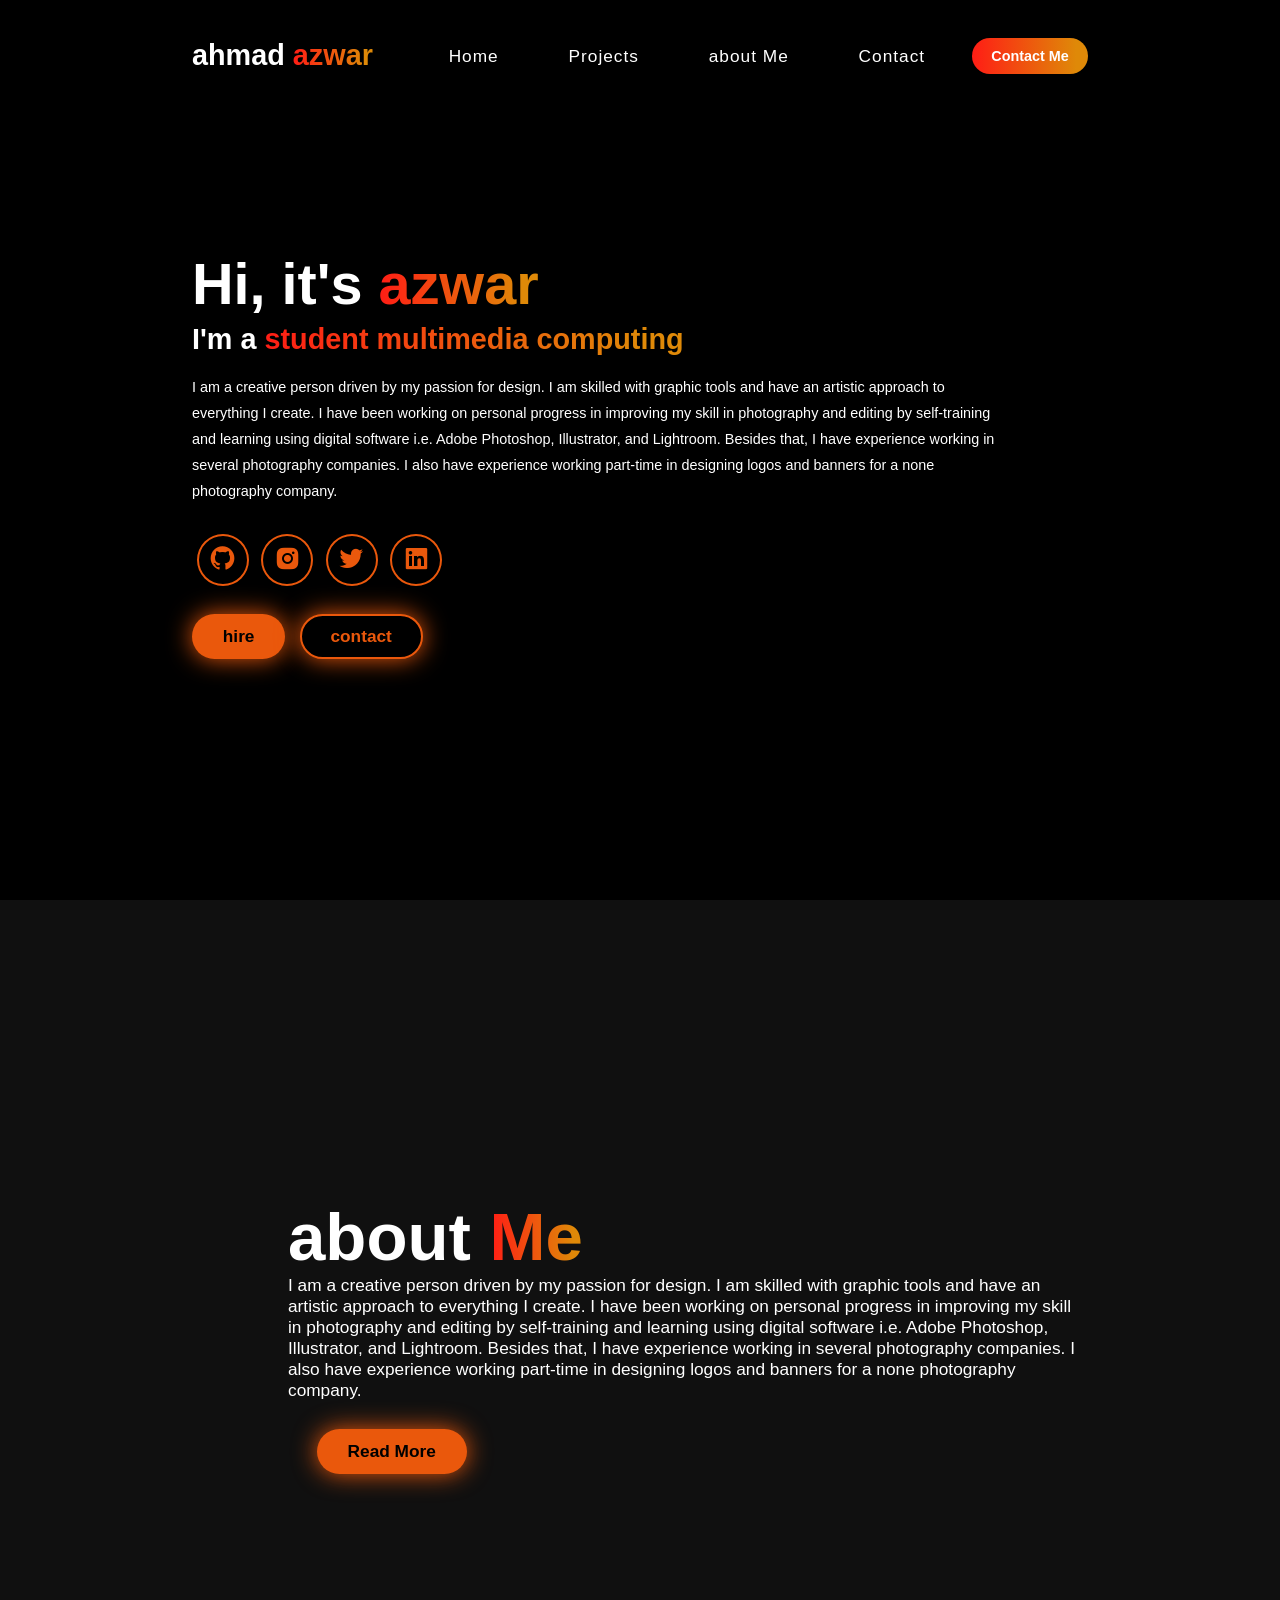
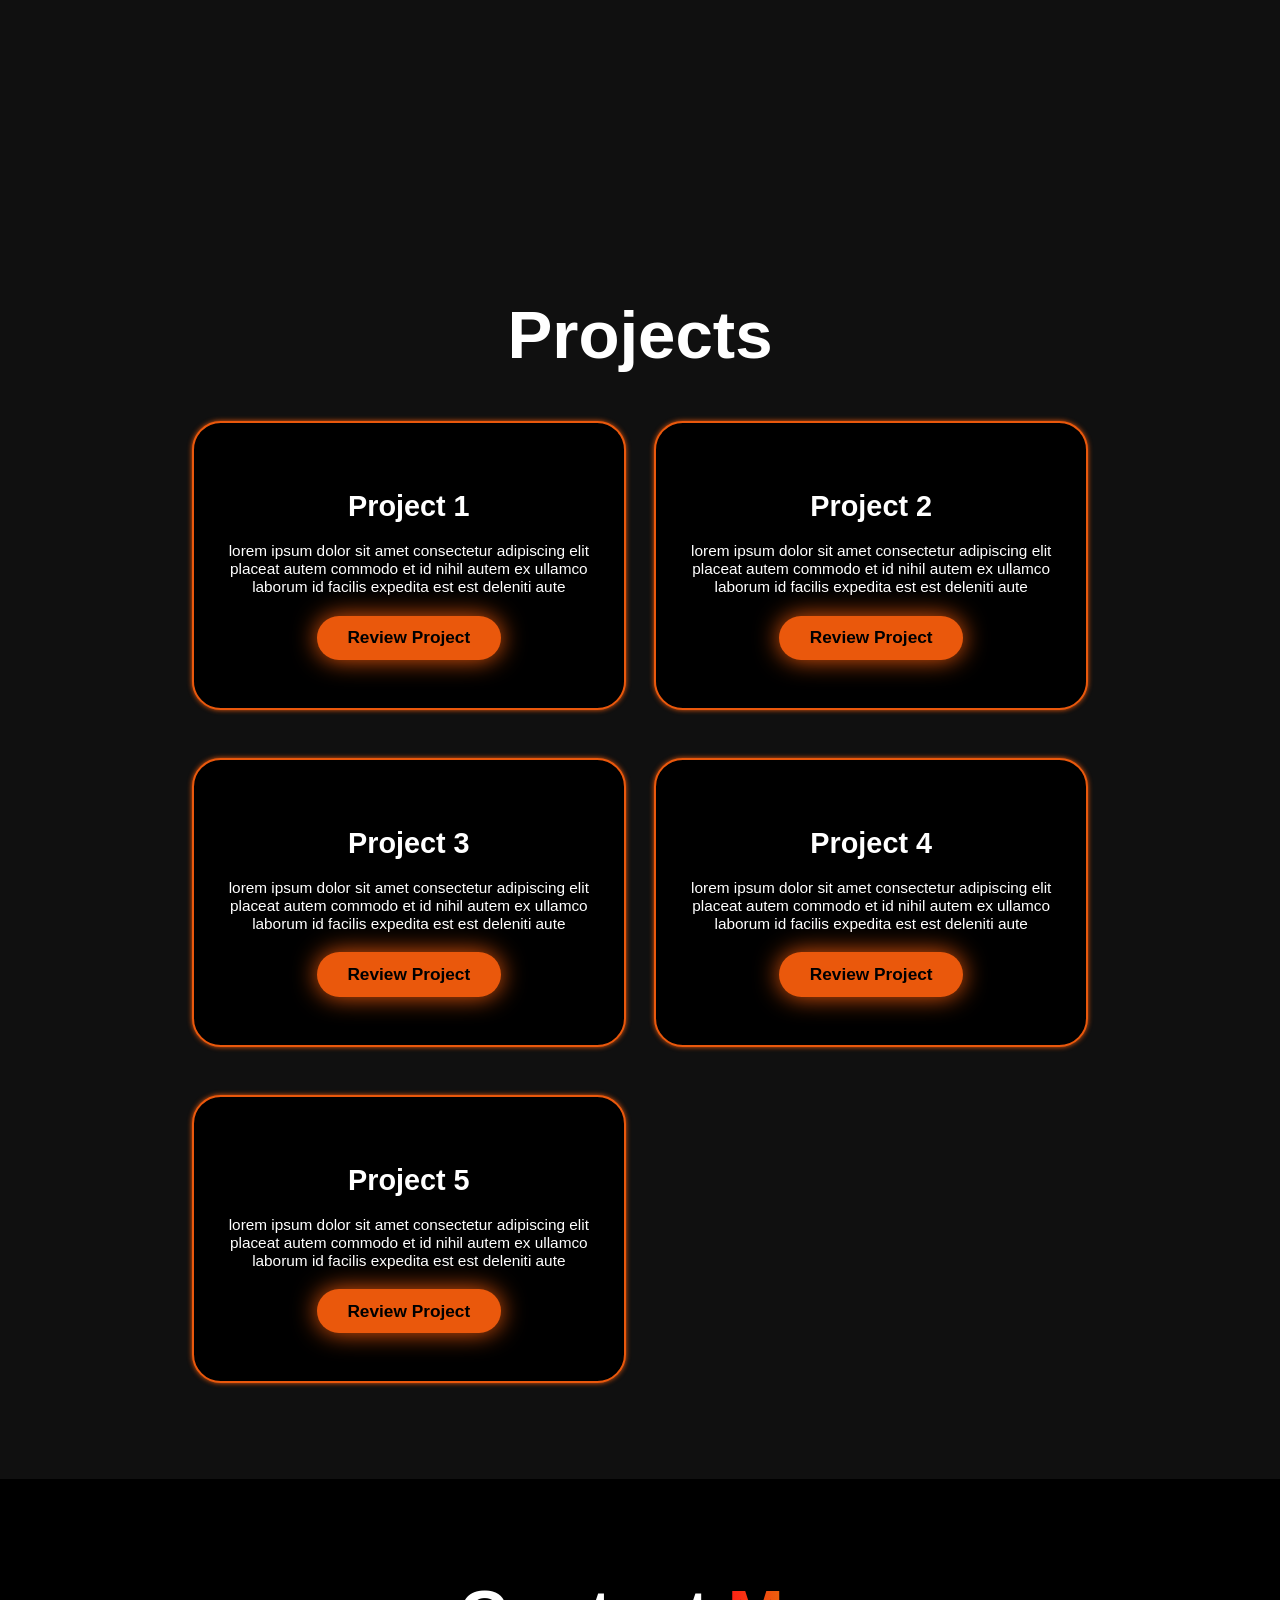
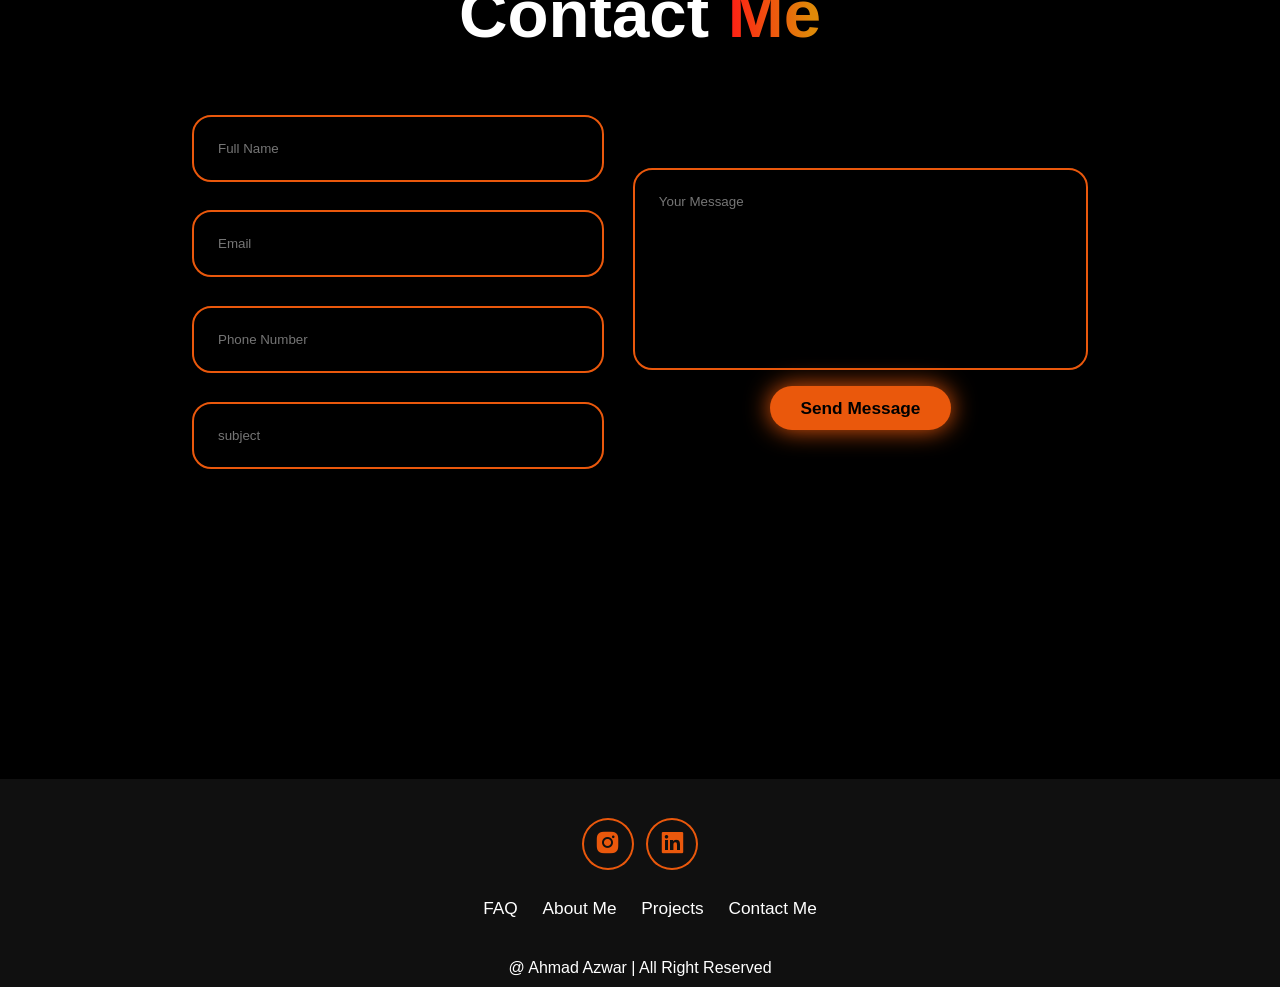
==== about.html @ ebfd07cd "Add files via upload" ====
<!DOCTYPE html>
<html lang="en">
    <head>
        <meta charset="UTF-8">
        <meta name="viewport"content="width=device-width,initial-scale=1.0">
        <title>Portfolia website</title>
        <link rel="stylesheet" href="style.css">
        <link href="https://unpkg.com/boxicons@2.1.4/css/boxicons.min.css" rel="stylesheet">
 </head>
 <body>
    <header class="header">
        
        <a href="#home" class="logo">
            ahmad <span>azwar</span>

        </a>

        <i class="bx bx-menu" id="menu-icon"></i>

        <nav class="navbar">
            <a href="#home">Home</a>
            <a href="#projects" >Projects</a>
            <a href="#about" >about Me</a>
            <a href="#contact" >Contact</a>
        </nav>

        <button class="gradient-btn">Contact Me</button>
    </header>

    <section class="home" id="home">
        <div class="home-content">
            <h1>Hi, it's <span>azwar</span></h1>
            <h3>
                I'm a <span>student multimedia computing</span>
            </h3>
            <p>I am a creative person driven by my passion for design. I am skilled with graphic tools and have an artistic approach to everything I create. I have been working on personal progress in improving my skill in photography and editing by self-training and learning using digital software i.e. Adobe Photoshop, Illustrator, and Lightroom. Besides that, I have experience working in several photography companies. I also have experience working part-time in designing logos and banners for a none photography company.</p>
            <div class="social-icons">
                <a href="#">
                    <i class="bx bxl-github"></i>
                </a>
                
                <a href="#">
                    <i class="bx bxl-instagram-alt "></i>
                </a>

                <a href="#">
                    <i class="bx bxl-twitter"></i>
                </a>

                <a href="#">
                    <i class="bx bxl-linkedin-square"></i>
                </a>
            </div>

            <div class="btn-group">
                <a href="#" class="btn">hire</a>
                <a href="#contact" class="btn">contact</a>
            </div>
        </div>
        <div class="home-img">
            <img src="gamb (2).jpg" alt=""
        </div>
    </section>

    <section class="about" id="about">

        <div class="about-img">
            <img src="gamb (2).jpg" alt="">
        </div>
        
        <div class="about-content">
            <h2>about <span>Me</span></h2>
            <p>I am a creative person driven by my passion for design. I am skilled with graphic tools and have an artistic approach to everything I create. I have been working on personal progress in improving my skill in photography and editing by self-training and learning using digital software i.e. Adobe Photoshop, Illustrator, and Lightroom. Besides that, I have experience working in several photography companies. I also have experience working part-time in designing logos and banners for a none photography company.</p>
            <a href="#" class="btn">Read More</a>
        </div>
    </section>

    <section class="projects" id="projects">
        <h2 class="heading">Projects</h2>

        <div class="projects-box">
            <div class="project-card">
                <img src="Artboard 3.jpg" alt="">
                <h3>Project 1</h3>
                <p>lorem ipsum dolor sit amet consectetur adipiscing elit placeat autem commodo et id nihil autem ex ullamco laborum id facilis expedita est est deleniti aute</p>
                <div class="btn">Review Project</div>
            </div>

               <div class="project-card">
                <img src="Artboard 4.jpg" alt="">
                <h3>Project 2</h3>
                <p>lorem ipsum dolor sit amet consectetur adipiscing elit placeat autem commodo et id nihil autem ex ullamco laborum id facilis expedita est est deleniti aute</p>
                <div class="btn">Review Project</div>
            </div>

               <div class="project-card">
                <img src="Artboard 5.jpg" alt="">
                <h3>Project 3</h3>
                <p>lorem ipsum dolor sit amet consectetur adipiscing elit placeat autem commodo et id nihil autem ex ullamco laborum id facilis expedita est est deleniti aute</p>
                <div class="btn">Review Project</div>
            </div>
               <div class="project-card">
                <img src="Artboard 6.jpg" alt="">
                <h3>Project 4</h3>
                <p>lorem ipsum dolor sit amet consectetur adipiscing elit placeat autem commodo et id nihil autem ex ullamco laborum id facilis expedita est est deleniti aute</p>
                <div class="btn">Review Project</div>
            </div>

               <div class="project-card">
                <img src="Artboard 7.jpg" alt="">
                <h3>Project 5</h3>
                <p>lorem ipsum dolor sit amet consectetur adipiscing elit placeat autem commodo et id nihil autem ex ullamco laborum id facilis expedita est est deleniti aute</p>
                <div class="btn">Review Project</div>
            </div>
        </div>
    </section>

    <section class="contact" id="contact">
        <h2 class="heading">Contact <span>Me</span></h2>
        <form action="#">
            <div class="input-group">
                <div class="input-box">
                    <input type="text" placeholder="Full Name">
                    <input type="email" placeholder="Email">
                </div>

                <div class="input-box">
                    <input type="number" placeholder="Phone Number">
                    <input type="text" placeholder="subject">
                </div>
            </div>
            <div class="input-group-2">
                <textarea name="" id="" placeholder="Your Message" cols="30" rows="10"></textarea>
                <input type="submit" value="Send Message" class="btn">
            </div>
        </form>
    </section>

    <footer class="footer">
        <div class="social-icons">
                
                <a href="#">
                    <i class="bx bxl-instagram-alt "></i>
                </a>

            

                <a href="#">
                    <i class="bx bxl-linkedin-square"></i>
                </a>
            </div>

            <ul class="list">
                <li>
                    <a href="#">FAQ</a>
                </li>

                <li>
                    <a href="#about">About Me</a>
                </li>

                 <li>
                    <a href="#projects">Projects</a>
                </li>

                 <li>
                    <a href="#contact">Contact Me</a>
                </li>
            </ul>

            <p class="copyright">
               @ Ahmad Azwar | All Right Reserved 
            </p>
    </footer>

    <script src="script.js"></script>
 </body>
</html>
---- style.css ----
*{
    margin:0;
    padding: 0;
    box-sizing: border-box;
    text-decoration: none;
    scroll-behavior: smooth;
    font-family: "poppins",sans-serif;
}
:root{
    --bg-color: #000000;
    --second-bg-color: #101010;
    --text-color:white;
    --main-color:#ea580c;

}
html{
    font-size: 60%;
    overflow-x: hidden;
}
body{
    background: var(--bg-color);
    color: var(--text-color);
}
.header{
    position:fixed;
    width: 100%;
    top: 0;
    left: 0;
    padding: 4rem 15%;
    background:rgba(0,0,0,0.3);
    backdrop-filter: blur(10px);
    display:flex;
    justify-content: space-between;
    align-items: center;
    z-index: 1000;
}
#menu-icon{
    font-size: 3.5rem;
    color: var(--main-color);
    display: none;
}
.logo{
    font-size: 3rem;
    color: var(--text-color);
    font-weight: 800;
    cursor: pointer;
    transition: 0.3s ease-in-out;
}
.logo:hover{
    transform: scale(1.1);
}
span{
    background: linear-gradient(
        270deg,
        #DF8908 10%,
        #FF1D15 100%

    );
    background-clip: text;
    color: transparent;
}
.navbar a{
    font-size: 1.8rem;
    padding: 1rem 2rem;
    border-radius: 3rem;
    margin-left: 3rem;
    color: white;
    letter-spacing: 1px;
    cursor: pointer;
    transition: 0.3s ease-in-out;
    color: white;
    border: none;
    text-wrap: nowrap;
}
.navbar a:hover {
    color: var(--main-color);
}
.gradient-btn:hover{
    transform: scale(1.05);
}

.gradient-btn {
    padding: 1rem 2rem;
    border-radius: 3rem;
    background: linear-gradient(
        270deg,
        #DF8908 10%,
        #FF1D15 100%
    );
    color: white;
    font-size: 1.5rem;
    font-weight: 600;
    border: none;
    cursor: pointer;
    transition: 0.3s ease-in-out;
}

section{
    min-height: 100vh;
    padding: 10rem 15%;

}
.home {
    display: flex;
    justify-content: center;
    align-items: center;
    gap: 8rem;
}

.home-content h1 {
    font-size: 6rem;
    font-weight: 700;
    margin-top: 1.5rem;
    line-height: 1;
}

.home-content h3 {
    margin: 1rem 0 2rem;
    font-size: 3rem;
    max-width: 60rem
}

.home-content p {
    font-size: 1.5rem;
    font-weight: 500;
    line-height: 1.8;
}

.home-img img {
    width: 32vw;
    border-radius: 50%;
}
.social-icons a{
    display:inline-flex;
    justify-content: center;
    align-items: center;
    font-size: 3rem;
    padding: 1rem;
    background: transparent;
    border: 2px solid var(--main-color);
    border-radius: 50%;
    color: var(--main-color);
    margin: 3rem 0.5rem;
    transition: 0.3s ease-in-out;
}
.social-icons a:hover{
    color: var(--text-color);
    background-color: var(--main-color);
    transform: scale(1.2)translateY(-5px);
    box-shadow: 0 0 25px var(--main-color);
}
.btn-group{
    display: flex;
    gap: 1.5rem;
}
.btn{
    display: inline-block;
    padding: 1rem 3rem;
    background-color: var(--main-color);
    box-shadow: 0 0 25px var(--main-color);
    font-size: 1.8rem;
    color: black;
    border: 2px solid transparent;
    border-radius: 3rem; /* Menjadikan bucu butang bulat */
    font-weight: 600;
    transition: 0.3s ease-in-out;
}
.btn:hover{
    transform: scale(1.05);
    box-shadow: 0 0 25px var(--main-color),
                0 0 50px var(--main-color);
}
.btn-group a:nth-of-type(2){
    background-color: black;
    color: var(--main-color);
    border: 2px solid var(--main-color);
    box-shadow: 0 0 25% transparent;
}
.btn-group a:nth-of-type(2):hover{
    box-shadow: 0 0 25px var(--main-color);
    background-color: var(--main-color);
    color: black;
}
.about {
    display:flex;
    justify-content: center;
    align-items: center;
    gap: 10rem;
    background: var(--second-bg-color);
}
.about-img img{
    width: 32vw;
    border-radius: 50%;
    box-shadow: 0 0 25px var(--main-color);
    transition: 0.4s ease-in-out;
}
.about-img img:hover{
    box-shadow: 0 0 25px var(--main-color),
                0 0 50px var(--main-color),
                0 0 100px var(--main-color);
}
.about-content h2{
    font-size: 7rem;
    text-align: left;
}
.about-content p {
    font-size: 1.8rem;
}
.about-content .btn{
    margin: 3rem;
}
::-webkit-scrollbar{
    width: 20px;
}
::-webkit-scrollbar-thumb{
    background-color: var(--main-color);
}
::-webkit-scrollbar-track{
    background-color: var(--bg-color);
}
.heading {
    text-align: center;
    font-size: 7rem;        /* Besarkan saiz teks */
    margin-bottom: 5rem;    /* Jarakkan dari kotak kad */
}
.projects{
    background-color: var(--second-bg-color);
}
.projects-box{
    display: grid;
    grid-template-columns: repeat(auto-fit,minmax(350px, 1fr));
    place-items: center;
    gap: 3rem;
    row-gap: 5rem;
}
.project-card{
    display: flex;
    flex-direction: column;
    align-items: center;
    justify-content: center;
    text-align: center;
    background-color: var(--bg-color);
    border: 2px solid var(--main-color);
    border-radius: 3rem;
    gap: 2rem;
    padding: 5rem 2rem;
    overflow:hidden;
    cursor: pointer;
    box-shadow: 0 0 5px var(--main-color);
    transition: 0.3s ease;
}
.project-card:hover{
    box-shadow: 0 0 25px var(--main-color),
                0 0 50px var(--main-color);
    transform: scale(1.02);
}
.project-card img{
    max-width: 300px;
    border-radius: 2em;
    object-fit: cover;
}
.project-card h3{
    font-size: 3rem;
}
.project-card p{
    font-size: 1.6rem;
}
.contact{
    background-color: var(--bg-color);
}
.contact h2{
    margin-bottom: 3rem;
    color: var(--text-color);
}
.contact form{
    display: flex;
    align-items: center;
    justify-content: center;
    gap: 3rem;
    margin: 5rem 0;
    text-align: center;
}
.contact form .input-box input, .contact form textarea{
    width: 100%;
    padding: 2.5rem;
    font-size: 1.8;
    color: var(--text-color);
    background-color: var(--bg-color);
    border-radius: 2rem;
    border: 2px solid var(--main-color);
    margin: 1.5rem 0;
    resize: none;
}
.footer{
    background-color: var(--second-bg-color);
    padding: 1rem 0;
}
.footer .social-icons{
    text-align: center;
}
.footer ul{
    text-align: center;
    font-size: 1.8rem;
}
.footer ul li{
    display: inline-block;
    margin-left: 20px;
}
.footer ul li a{
    color: white;
    border-bottom: 3px solid transparent;
    transition: 0.3s ease-in-out;
}
.footer ul li a:hover{
    border-bottom: 3px solid var(--main-color);
}
.footer .copyright{
    text-align: center;
    margin-top: 40px;
    font-size: 16px;
}
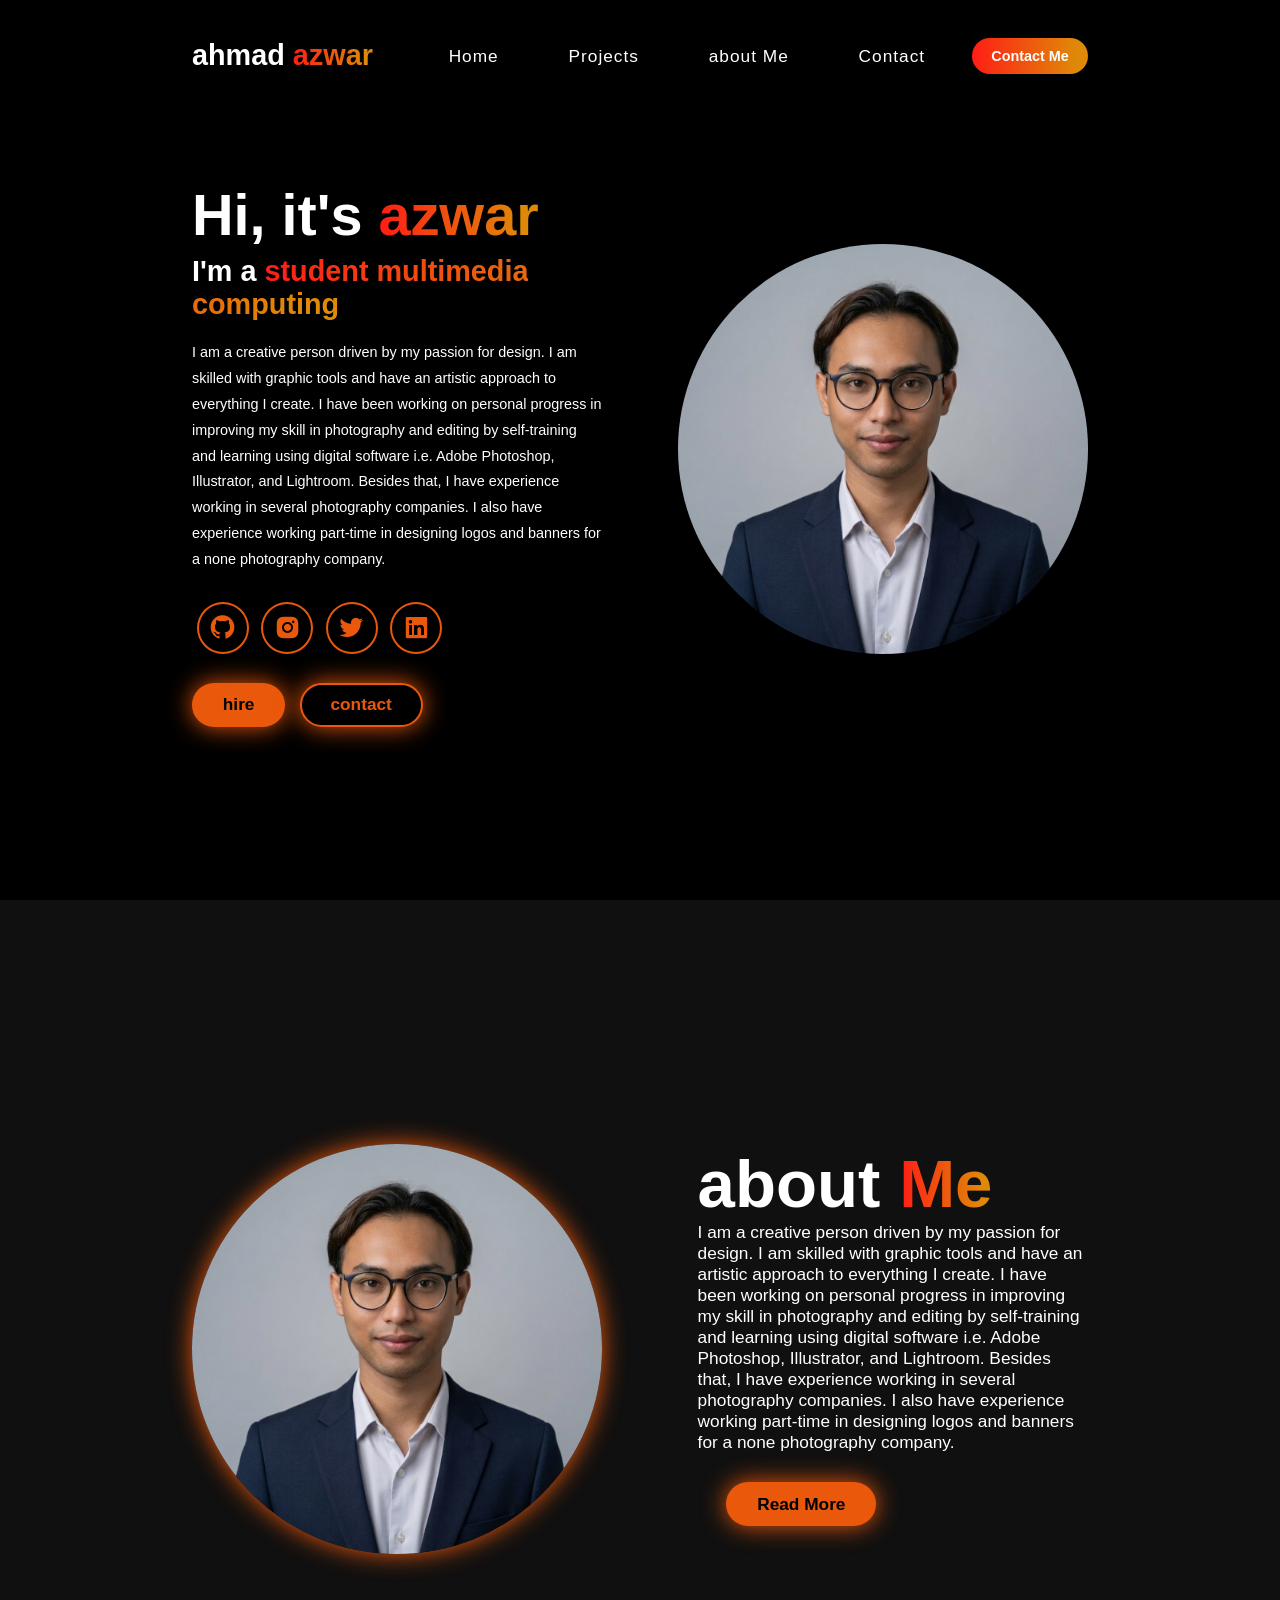
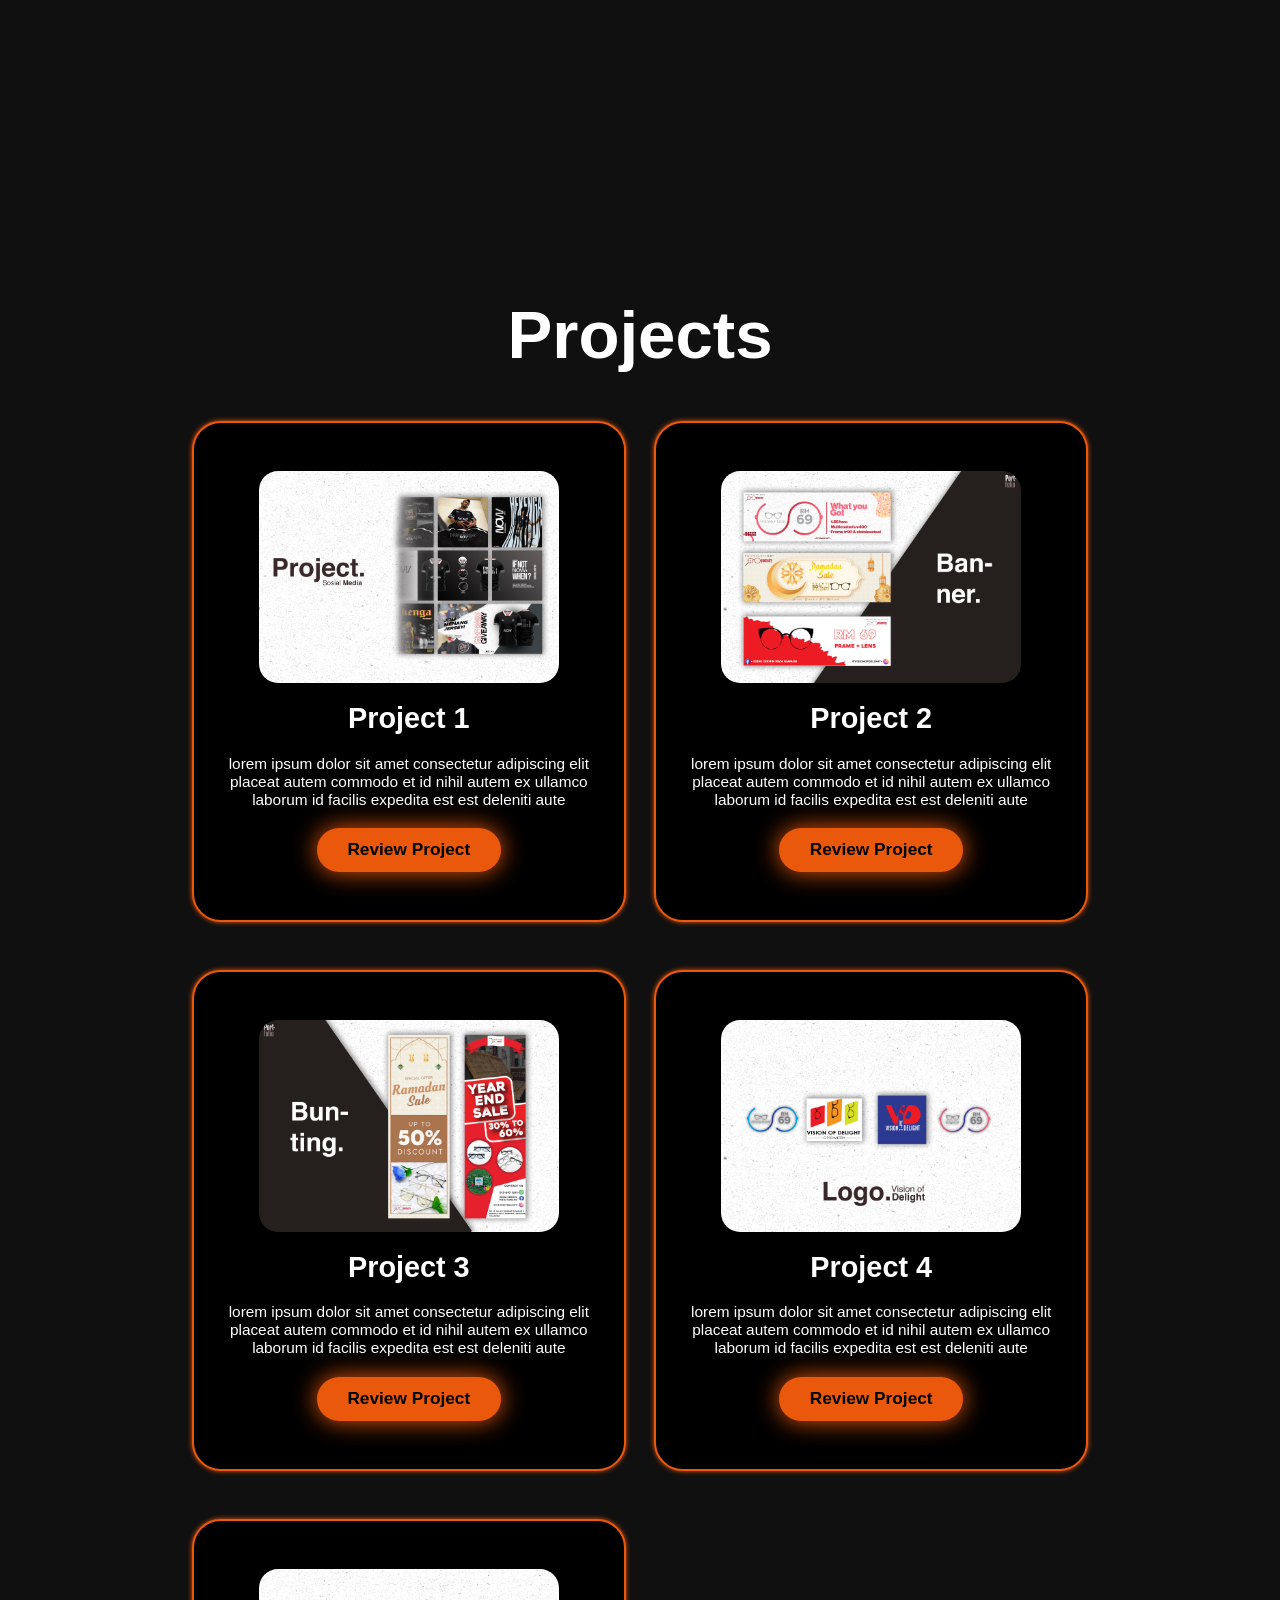
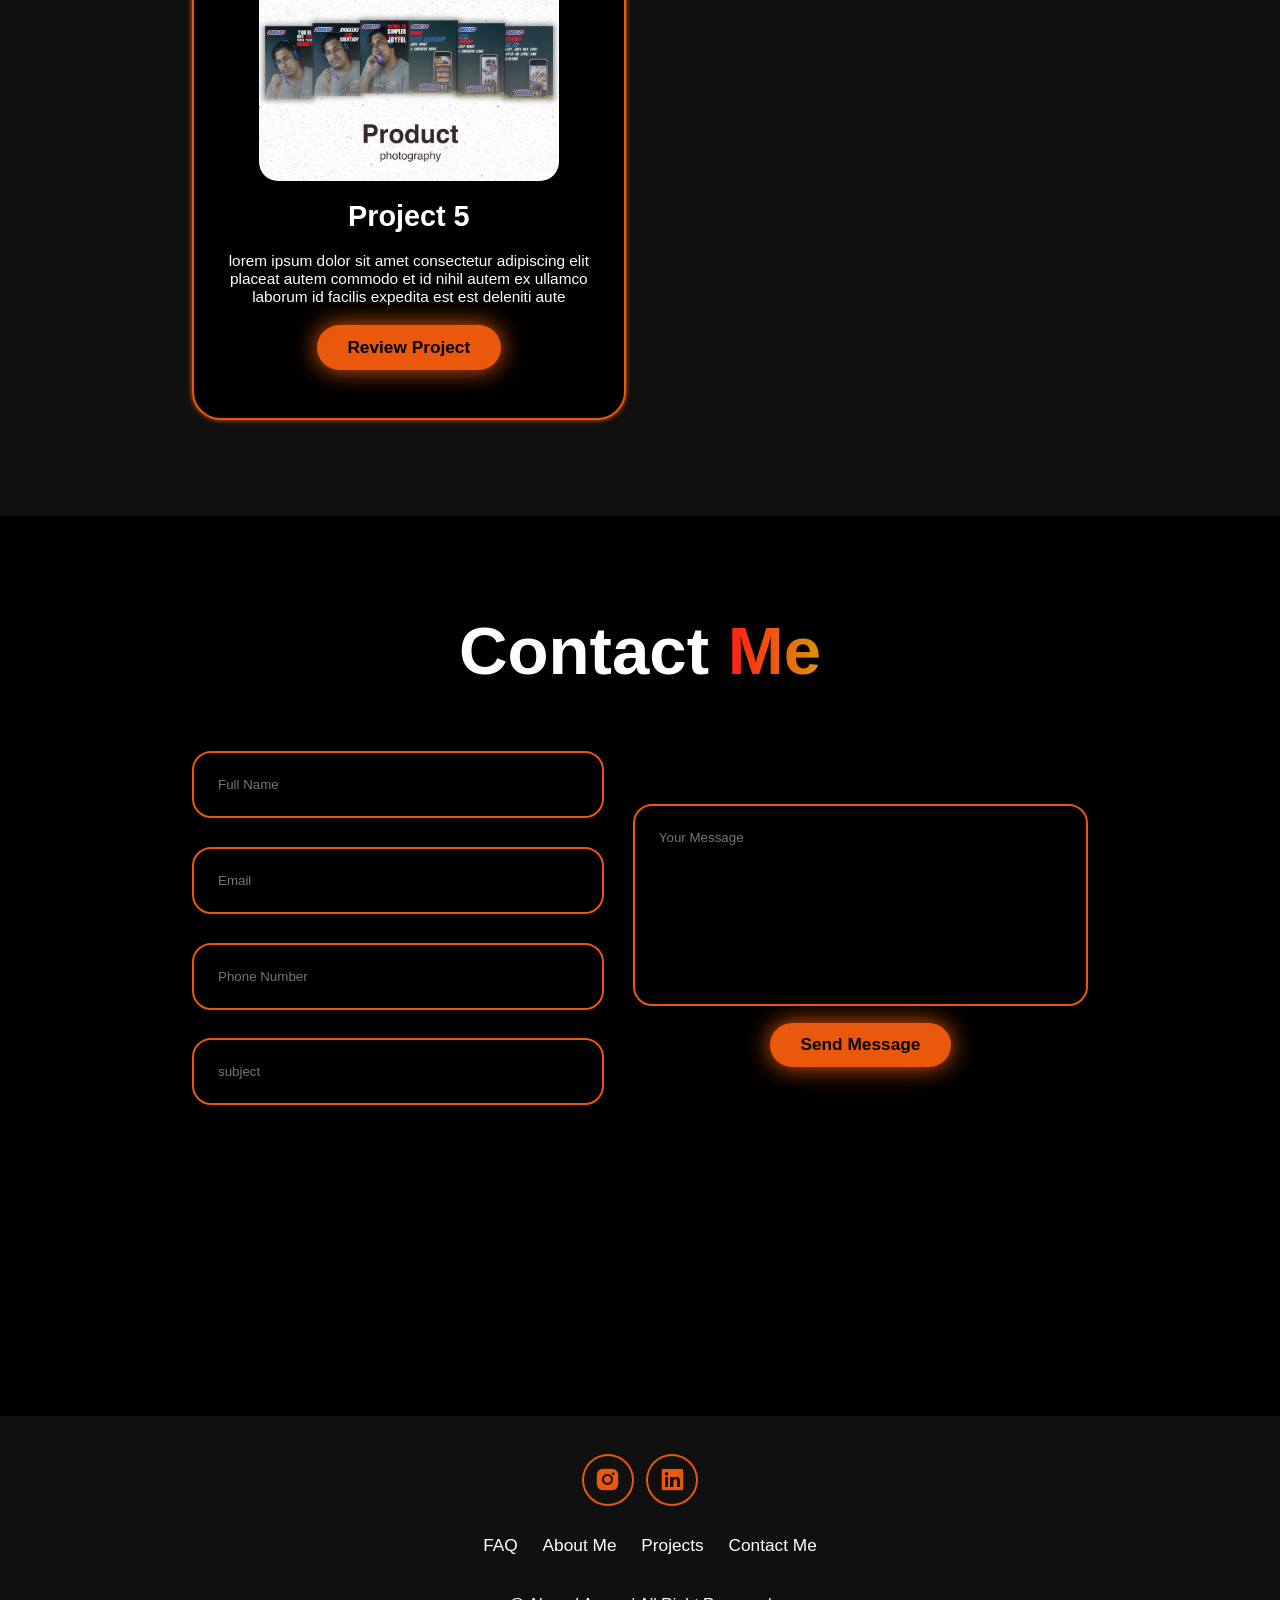
==== commit c0782a41: "message" ====
--- a/about.html
+++ b/about.html
@@ -1,178 +1,178 @@
-<!DOCTYPE html>
-<html lang="en">
-    <head>
-        <meta charset="UTF-8">
-        <meta name="viewport"content="width=device-width,initial-scale=1.0">
-        <title>Portfolia website</title>
-        <link rel="stylesheet" href="style.css">
-        <link href="https://unpkg.com/boxicons@2.1.4/css/boxicons.min.css" rel="stylesheet">
- </head>
- <body>
-    <header class="header">
-        
-        <a href="#home" class="logo">
-            ahmad <span>azwar</span>
-
-        </a>
-
-        <i class="bx bx-menu" id="menu-icon"></i>
-
-        <nav class="navbar">
-            <a href="#home">Home</a>
-            <a href="#projects" >Projects</a>
-            <a href="#about" >about Me</a>
-            <a href="#contact" >Contact</a>
-        </nav>
-
-        <button class="gradient-btn">Contact Me</button>
-    </header>
-
-    <section class="home" id="home">
-        <div class="home-content">
-            <h1>Hi, it's <span>azwar</span></h1>
-            <h3>
-                I'm a <span>student multimedia computing</span>
-            </h3>
-            <p>I am a creative person driven by my passion for design. I am skilled with graphic tools and have an artistic approach to everything I create. I have been working on personal progress in improving my skill in photography and editing by self-training and learning using digital software i.e. Adobe Photoshop, Illustrator, and Lightroom. Besides that, I have experience working in several photography companies. I also have experience working part-time in designing logos and banners for a none photography company.</p>
-            <div class="social-icons">
-                <a href="#">
-                    <i class="bx bxl-github"></i>
-                </a>
-                
-                <a href="#">
-                    <i class="bx bxl-instagram-alt "></i>
-                </a>
-
-                <a href="#">
-                    <i class="bx bxl-twitter"></i>
-                </a>
-
-                <a href="#">
-                    <i class="bx bxl-linkedin-square"></i>
-                </a>
-            </div>
-
-            <div class="btn-group">
-                <a href="#" class="btn">hire</a>
-                <a href="#contact" class="btn">contact</a>
-            </div>
-        </div>
-        <div class="home-img">
-            <img src="gamb (2).jpg" alt=""
-        </div>
-    </section>
-
-    <section class="about" id="about">
-
-        <div class="about-img">
-            <img src="gamb (2).jpg" alt="">
-        </div>
-        
-        <div class="about-content">
-            <h2>about <span>Me</span></h2>
-            <p>I am a creative person driven by my passion for design. I am skilled with graphic tools and have an artistic approach to everything I create. I have been working on personal progress in improving my skill in photography and editing by self-training and learning using digital software i.e. Adobe Photoshop, Illustrator, and Lightroom. Besides that, I have experience working in several photography companies. I also have experience working part-time in designing logos and banners for a none photography company.</p>
-            <a href="#" class="btn">Read More</a>
-        </div>
-    </section>
-
-    <section class="projects" id="projects">
-        <h2 class="heading">Projects</h2>
-
-        <div class="projects-box">
-            <div class="project-card">
-                <img src="Artboard 3.jpg" alt="">
-                <h3>Project 1</h3>
-                <p>lorem ipsum dolor sit amet consectetur adipiscing elit placeat autem commodo et id nihil autem ex ullamco laborum id facilis expedita est est deleniti aute</p>
-                <div class="btn">Review Project</div>
-            </div>
-
-               <div class="project-card">
-                <img src="Artboard 4.jpg" alt="">
-                <h3>Project 2</h3>
-                <p>lorem ipsum dolor sit amet consectetur adipiscing elit placeat autem commodo et id nihil autem ex ullamco laborum id facilis expedita est est deleniti aute</p>
-                <div class="btn">Review Project</div>
-            </div>
-
-               <div class="project-card">
-                <img src="Artboard 5.jpg" alt="">
-                <h3>Project 3</h3>
-                <p>lorem ipsum dolor sit amet consectetur adipiscing elit placeat autem commodo et id nihil autem ex ullamco laborum id facilis expedita est est deleniti aute</p>
-                <div class="btn">Review Project</div>
-            </div>
-               <div class="project-card">
-                <img src="Artboard 6.jpg" alt="">
-                <h3>Project 4</h3>
-                <p>lorem ipsum dolor sit amet consectetur adipiscing elit placeat autem commodo et id nihil autem ex ullamco laborum id facilis expedita est est deleniti aute</p>
-                <div class="btn">Review Project</div>
-            </div>
-
-               <div class="project-card">
-                <img src="Artboard 7.jpg" alt="">
-                <h3>Project 5</h3>
-                <p>lorem ipsum dolor sit amet consectetur adipiscing elit placeat autem commodo et id nihil autem ex ullamco laborum id facilis expedita est est deleniti aute</p>
-                <div class="btn">Review Project</div>
-            </div>
-        </div>
-    </section>
-
-    <section class="contact" id="contact">
-        <h2 class="heading">Contact <span>Me</span></h2>
-        <form action="#">
-            <div class="input-group">
-                <div class="input-box">
-                    <input type="text" placeholder="Full Name">
-                    <input type="email" placeholder="Email">
-                </div>
-
-                <div class="input-box">
-                    <input type="number" placeholder="Phone Number">
-                    <input type="text" placeholder="subject">
-                </div>
-            </div>
-            <div class="input-group-2">
-                <textarea name="" id="" placeholder="Your Message" cols="30" rows="10"></textarea>
-                <input type="submit" value="Send Message" class="btn">
-            </div>
-        </form>
-    </section>
-
-    <footer class="footer">
-        <div class="social-icons">
-                
-                <a href="#">
-                    <i class="bx bxl-instagram-alt "></i>
-                </a>
-
-            
-
-                <a href="#">
-                    <i class="bx bxl-linkedin-square"></i>
-                </a>
-            </div>
-
-            <ul class="list">
-                <li>
-                    <a href="#">FAQ</a>
-                </li>
-
-                <li>
-                    <a href="#about">About Me</a>
-                </li>
-
-                 <li>
-                    <a href="#projects">Projects</a>
-                </li>
-
-                 <li>
-                    <a href="#contact">Contact Me</a>
-                </li>
-            </ul>
-
-            <p class="copyright">
-               @ Ahmad Azwar | All Right Reserved 
-            </p>
-    </footer>
-
-    <script src="script.js"></script>
- </body>
+<!DOCTYPE html>
+<html lang="en">
+    <head>
+        <meta charset="UTF-8">
+        <meta name="viewport"content="width=device-width,initial-scale=1.0">
+        <title>Portfolia website</title>
+        <link rel="stylesheet" href="style.css">
+        <link href="https://unpkg.com/boxicons@2.1.4/css/boxicons.min.css" rel="stylesheet">
+ </head>
+ <body>
+    <header class="header">
+        
+        <a href="#home" class="logo">
+            ahmad <span>azwar</span>
+
+        </a>
+
+        <i class="bx bx-menu" id="menu-icon"></i>
+
+        <nav class="navbar">
+            <a href="#home">Home</a>
+            <a href="#projects" >Projects</a>
+            <a href="#about" >about Me</a>
+            <a href="#contact" >Contact</a>
+        </nav>
+
+        <button class="gradient-btn">Contact Me</button>
+    </header>
+
+    <section class="home" id="home">
+        <div class="home-content">
+            <h1>Hi, it's <span>azwar</span></h1>
+            <h3>
+                I'm a <span>student multimedia computing</span>
+            </h3>
+            <p>I am a creative person driven by my passion for design. I am skilled with graphic tools and have an artistic approach to everything I create. I have been working on personal progress in improving my skill in photography and editing by self-training and learning using digital software i.e. Adobe Photoshop, Illustrator, and Lightroom. Besides that, I have experience working in several photography companies. I also have experience working part-time in designing logos and banners for a none photography company.</p>
+            <div class="social-icons">
+                <a href="#">
+                    <i class="bx bxl-github"></i>
+                </a>
+                
+                <a href="#">
+                    <i class="bx bxl-instagram-alt "></i>
+                </a>
+
+                <a href="#">
+                    <i class="bx bxl-twitter"></i>
+                </a>
+
+                <a href="#">
+                    <i class="bx bxl-linkedin-square"></i>
+                </a>
+            </div>
+
+            <div class="btn-group">
+                <a href="#" class="btn">hire</a>
+                <a href="#contact" class="btn">contact</a>
+            </div>
+        </div>
+        <div class="home-img">
+            <img src="gamb (2).jpg" alt=""
+        </div>
+    </section>
+
+    <section class="about" id="about">
+
+        <div class="about-img">
+            <img src="gamb (2).jpg" alt="">
+        </div>
+        
+        <div class="about-content">
+            <h2>about <span>Me</span></h2>
+            <p>I am a creative person driven by my passion for design. I am skilled with graphic tools and have an artistic approach to everything I create. I have been working on personal progress in improving my skill in photography and editing by self-training and learning using digital software i.e. Adobe Photoshop, Illustrator, and Lightroom. Besides that, I have experience working in several photography companies. I also have experience working part-time in designing logos and banners for a none photography company.</p>
+            <a href="#" class="btn">Read More</a>
+        </div>
+    </section>
+
+    <section class="projects" id="projects">
+        <h2 class="heading">Projects</h2>
+
+        <div class="projects-box">
+            <div class="project-card">
+                <img src="Artboard 3.jpg" alt="">
+                <h3>Project 1</h3>
+                <p>lorem ipsum dolor sit amet consectetur adipiscing elit placeat autem commodo et id nihil autem ex ullamco laborum id facilis expedita est est deleniti aute</p>
+                <div class="btn">Review Project</div>
+            </div>
+
+               <div class="project-card">
+                <img src="Artboard 4.jpg" alt="">
+                <h3>Project 2</h3>
+                <p>lorem ipsum dolor sit amet consectetur adipiscing elit placeat autem commodo et id nihil autem ex ullamco laborum id facilis expedita est est deleniti aute</p>
+                <div class="btn">Review Project</div>
+            </div>
+
+               <div class="project-card">
+                <img src="Artboard 5.jpg" alt="">
+                <h3>Project 3</h3>
+                <p>lorem ipsum dolor sit amet consectetur adipiscing elit placeat autem commodo et id nihil autem ex ullamco laborum id facilis expedita est est deleniti aute</p>
+                <div class="btn">Review Project</div>
+            </div>
+               <div class="project-card">
+                <img src="Artboard 6.jpg" alt="">
+                <h3>Project 4</h3>
+                <p>lorem ipsum dolor sit amet consectetur adipiscing elit placeat autem commodo et id nihil autem ex ullamco laborum id facilis expedita est est deleniti aute</p>
+                <div class="btn">Review Project</div>
+            </div>
+
+               <div class="project-card">
+                <img src="Artboard 7.jpg" alt="">
+                <h3>Project 5</h3>
+                <p>lorem ipsum dolor sit amet consectetur adipiscing elit placeat autem commodo et id nihil autem ex ullamco laborum id facilis expedita est est deleniti aute</p>
+                <div class="btn">Review Project</div>
+            </div>
+        </div>
+    </section>
+
+    <section class="contact" id="contact">
+        <h2 class="heading">Contact <span>Me</span></h2>
+        <form action="#">
+            <div class="input-group">
+                <div class="input-box">
+                    <input type="text" placeholder="Full Name">
+                    <input type="email" placeholder="Email">
+                </div>
+
+                <div class="input-box">
+                    <input type="number" placeholder="Phone Number">
+                    <input type="text" placeholder="subject">
+                </div>
+            </div>
+            <div class="input-group-2">
+                <textarea name="" id="" placeholder="Your Message" cols="30" rows="10"></textarea>
+                <input type="submit" value="Send Message" class="btn">
+            </div>
+        </form>
+    </section>
+
+    <footer class="footer">
+        <div class="social-icons">
+                
+                <a href="#">
+                    <i class="bx bxl-instagram-alt "></i>
+                </a>
+
+            
+
+                <a href="#">
+                    <i class="bx bxl-linkedin-square"></i>
+                </a>
+            </div>
+
+            <ul class="list">
+                <li>
+                    <a href="#">FAQ</a>
+                </li>
+
+                <li>
+                    <a href="#about">About Me</a>
+                </li>
+
+                 <li>
+                    <a href="#projects">Projects</a>
+                </li>
+
+                 <li>
+                    <a href="#contact">Contact Me</a>
+                </li>
+            </ul>
+
+            <p class="copyright">
+               @ Ahmad Azwar | All Right Reserved 
+            </p>
+    </footer>
+
+    <script src="script.js"></script>
+ </body>
 </html>
--- a/style.css
+++ b/style.css
@@ -1,321 +1,321 @@
-*{
-    margin:0;
-    padding: 0;
-    box-sizing: border-box;
-    text-decoration: none;
-    scroll-behavior: smooth;
-    font-family: "poppins",sans-serif;
-}
-:root{
-    --bg-color: #000000;
-    --second-bg-color: #101010;
-    --text-color:white;
-    --main-color:#ea580c;
-
-}
-html{
-    font-size: 60%;
-    overflow-x: hidden;
-}
-body{
-    background: var(--bg-color);
-    color: var(--text-color);
-}
-.header{
-    position:fixed;
-    width: 100%;
-    top: 0;
-    left: 0;
-    padding: 4rem 15%;
-    background:rgba(0,0,0,0.3);
-    backdrop-filter: blur(10px);
-    display:flex;
-    justify-content: space-between;
-    align-items: center;
-    z-index: 1000;
-}
-#menu-icon{
-    font-size: 3.5rem;
-    color: var(--main-color);
-    display: none;
-}
-.logo{
-    font-size: 3rem;
-    color: var(--text-color);
-    font-weight: 800;
-    cursor: pointer;
-    transition: 0.3s ease-in-out;
-}
-.logo:hover{
-    transform: scale(1.1);
-}
-span{
-    background: linear-gradient(
-        270deg,
-        #DF8908 10%,
-        #FF1D15 100%
-
-    );
-    background-clip: text;
-    color: transparent;
-}
-.navbar a{
-    font-size: 1.8rem;
-    padding: 1rem 2rem;
-    border-radius: 3rem;
-    margin-left: 3rem;
-    color: white;
-    letter-spacing: 1px;
-    cursor: pointer;
-    transition: 0.3s ease-in-out;
-    color: white;
-    border: none;
-    text-wrap: nowrap;
-}
-.navbar a:hover {
-    color: var(--main-color);
-}
-.gradient-btn:hover{
-    transform: scale(1.05);
-}
-
-.gradient-btn {
-    padding: 1rem 2rem;
-    border-radius: 3rem;
-    background: linear-gradient(
-        270deg,
-        #DF8908 10%,
-        #FF1D15 100%
-    );
-    color: white;
-    font-size: 1.5rem;
-    font-weight: 600;
-    border: none;
-    cursor: pointer;
-    transition: 0.3s ease-in-out;
-}
-
-section{
-    min-height: 100vh;
-    padding: 10rem 15%;
-
-}
-.home {
-    display: flex;
-    justify-content: center;
-    align-items: center;
-    gap: 8rem;
-}
-
-.home-content h1 {
-    font-size: 6rem;
-    font-weight: 700;
-    margin-top: 1.5rem;
-    line-height: 1;
-}
-
-.home-content h3 {
-    margin: 1rem 0 2rem;
-    font-size: 3rem;
-    max-width: 60rem
-}
-
-.home-content p {
-    font-size: 1.5rem;
-    font-weight: 500;
-    line-height: 1.8;
-}
-
-.home-img img {
-    width: 32vw;
-    border-radius: 50%;
-}
-.social-icons a{
-    display:inline-flex;
-    justify-content: center;
-    align-items: center;
-    font-size: 3rem;
-    padding: 1rem;
-    background: transparent;
-    border: 2px solid var(--main-color);
-    border-radius: 50%;
-    color: var(--main-color);
-    margin: 3rem 0.5rem;
-    transition: 0.3s ease-in-out;
-}
-.social-icons a:hover{
-    color: var(--text-color);
-    background-color: var(--main-color);
-    transform: scale(1.2)translateY(-5px);
-    box-shadow: 0 0 25px var(--main-color);
-}
-.btn-group{
-    display: flex;
-    gap: 1.5rem;
-}
-.btn{
-    display: inline-block;
-    padding: 1rem 3rem;
-    background-color: var(--main-color);
-    box-shadow: 0 0 25px var(--main-color);
-    font-size: 1.8rem;
-    color: black;
-    border: 2px solid transparent;
-    border-radius: 3rem; /* Menjadikan bucu butang bulat */
-    font-weight: 600;
-    transition: 0.3s ease-in-out;
-}
-.btn:hover{
-    transform: scale(1.05);
-    box-shadow: 0 0 25px var(--main-color),
-                0 0 50px var(--main-color);
-}
-.btn-group a:nth-of-type(2){
-    background-color: black;
-    color: var(--main-color);
-    border: 2px solid var(--main-color);
-    box-shadow: 0 0 25% transparent;
-}
-.btn-group a:nth-of-type(2):hover{
-    box-shadow: 0 0 25px var(--main-color);
-    background-color: var(--main-color);
-    color: black;
-}
-.about {
-    display:flex;
-    justify-content: center;
-    align-items: center;
-    gap: 10rem;
-    background: var(--second-bg-color);
-}
-.about-img img{
-    width: 32vw;
-    border-radius: 50%;
-    box-shadow: 0 0 25px var(--main-color);
-    transition: 0.4s ease-in-out;
-}
-.about-img img:hover{
-    box-shadow: 0 0 25px var(--main-color),
-                0 0 50px var(--main-color),
-                0 0 100px var(--main-color);
-}
-.about-content h2{
-    font-size: 7rem;
-    text-align: left;
-}
-.about-content p {
-    font-size: 1.8rem;
-}
-.about-content .btn{
-    margin: 3rem;
-}
-::-webkit-scrollbar{
-    width: 20px;
-}
-::-webkit-scrollbar-thumb{
-    background-color: var(--main-color);
-}
-::-webkit-scrollbar-track{
-    background-color: var(--bg-color);
-}
-.heading {
-    text-align: center;
-    font-size: 7rem;        /* Besarkan saiz teks */
-    margin-bottom: 5rem;    /* Jarakkan dari kotak kad */
-}
-.projects{
-    background-color: var(--second-bg-color);
-}
-.projects-box{
-    display: grid;
-    grid-template-columns: repeat(auto-fit,minmax(350px, 1fr));
-    place-items: center;
-    gap: 3rem;
-    row-gap: 5rem;
-}
-.project-card{
-    display: flex;
-    flex-direction: column;
-    align-items: center;
-    justify-content: center;
-    text-align: center;
-    background-color: var(--bg-color);
-    border: 2px solid var(--main-color);
-    border-radius: 3rem;
-    gap: 2rem;
-    padding: 5rem 2rem;
-    overflow:hidden;
-    cursor: pointer;
-    box-shadow: 0 0 5px var(--main-color);
-    transition: 0.3s ease;
-}
-.project-card:hover{
-    box-shadow: 0 0 25px var(--main-color),
-                0 0 50px var(--main-color);
-    transform: scale(1.02);
-}
-.project-card img{
-    max-width: 300px;
-    border-radius: 2em;
-    object-fit: cover;
-}
-.project-card h3{
-    font-size: 3rem;
-}
-.project-card p{
-    font-size: 1.6rem;
-}
-.contact{
-    background-color: var(--bg-color);
-}
-.contact h2{
-    margin-bottom: 3rem;
-    color: var(--text-color);
-}
-.contact form{
-    display: flex;
-    align-items: center;
-    justify-content: center;
-    gap: 3rem;
-    margin: 5rem 0;
-    text-align: center;
-}
-.contact form .input-box input, .contact form textarea{
-    width: 100%;
-    padding: 2.5rem;
-    font-size: 1.8;
-    color: var(--text-color);
-    background-color: var(--bg-color);
-    border-radius: 2rem;
-    border: 2px solid var(--main-color);
-    margin: 1.5rem 0;
-    resize: none;
-}
-.footer{
-    background-color: var(--second-bg-color);
-    padding: 1rem 0;
-}
-.footer .social-icons{
-    text-align: center;
-}
-.footer ul{
-    text-align: center;
-    font-size: 1.8rem;
-}
-.footer ul li{
-    display: inline-block;
-    margin-left: 20px;
-}
-.footer ul li a{
-    color: white;
-    border-bottom: 3px solid transparent;
-    transition: 0.3s ease-in-out;
-}
-.footer ul li a:hover{
-    border-bottom: 3px solid var(--main-color);
-}
-.footer .copyright{
-    text-align: center;
-    margin-top: 40px;
-    font-size: 16px;
+*{
+    margin:0;
+    padding: 0;
+    box-sizing: border-box;
+    text-decoration: none;
+    scroll-behavior: smooth;
+    font-family: "poppins",sans-serif;
+}
+:root{
+    --bg-color: #000000;
+    --second-bg-color: #101010;
+    --text-color:white;
+    --main-color:#ea580c;
+
+}
+html{
+    font-size: 60%;
+    overflow-x: hidden;
+}
+body{
+    background: var(--bg-color);
+    color: var(--text-color);
+}
+.header{
+    position:fixed;
+    width: 100%;
+    top: 0;
+    left: 0;
+    padding: 4rem 15%;
+    background:rgba(0,0,0,0.3);
+    backdrop-filter: blur(10px);
+    display:flex;
+    justify-content: space-between;
+    align-items: center;
+    z-index: 1000;
+}
+#menu-icon{
+    font-size: 3.5rem;
+    color: var(--main-color);
+    display: none;
+}
+.logo{
+    font-size: 3rem;
+    color: var(--text-color);
+    font-weight: 800;
+    cursor: pointer;
+    transition: 0.3s ease-in-out;
+}
+.logo:hover{
+    transform: scale(1.1);
+}
+span{
+    background: linear-gradient(
+        270deg,
+        #DF8908 10%,
+        #FF1D15 100%
+
+    );
+    background-clip: text;
+    color: transparent;
+}
+.navbar a{
+    font-size: 1.8rem;
+    padding: 1rem 2rem;
+    border-radius: 3rem;
+    margin-left: 3rem;
+    color: white;
+    letter-spacing: 1px;
+    cursor: pointer;
+    transition: 0.3s ease-in-out;
+    color: white;
+    border: none;
+    text-wrap: nowrap;
+}
+.navbar a:hover {
+    color: var(--main-color);
+}
+.gradient-btn:hover{
+    transform: scale(1.05);
+}
+
+.gradient-btn {
+    padding: 1rem 2rem;
+    border-radius: 3rem;
+    background: linear-gradient(
+        270deg,
+        #DF8908 10%,
+        #FF1D15 100%
+    );
+    color: white;
+    font-size: 1.5rem;
+    font-weight: 600;
+    border: none;
+    cursor: pointer;
+    transition: 0.3s ease-in-out;
+}
+
+section{
+    min-height: 100vh;
+    padding: 10rem 15%;
+
+}
+.home {
+    display: flex;
+    justify-content: center;
+    align-items: center;
+    gap: 8rem;
+}
+
+.home-content h1 {
+    font-size: 6rem;
+    font-weight: 700;
+    margin-top: 1.5rem;
+    line-height: 1;
+}
+
+.home-content h3 {
+    margin: 1rem 0 2rem;
+    font-size: 3rem;
+    max-width: 60rem
+}
+
+.home-content p {
+    font-size: 1.5rem;
+    font-weight: 500;
+    line-height: 1.8;
+}
+
+.home-img img {
+    width: 32vw;
+    border-radius: 50%;
+}
+.social-icons a{
+    display:inline-flex;
+    justify-content: center;
+    align-items: center;
+    font-size: 3rem;
+    padding: 1rem;
+    background: transparent;
+    border: 2px solid var(--main-color);
+    border-radius: 50%;
+    color: var(--main-color);
+    margin: 3rem 0.5rem;
+    transition: 0.3s ease-in-out;
+}
+.social-icons a:hover{
+    color: var(--text-color);
+    background-color: var(--main-color);
+    transform: scale(1.2)translateY(-5px);
+    box-shadow: 0 0 25px var(--main-color);
+}
+.btn-group{
+    display: flex;
+    gap: 1.5rem;
+}
+.btn{
+    display: inline-block;
+    padding: 1rem 3rem;
+    background-color: var(--main-color);
+    box-shadow: 0 0 25px var(--main-color);
+    font-size: 1.8rem;
+    color: black;
+    border: 2px solid transparent;
+    border-radius: 3rem; /* Menjadikan bucu butang bulat */
+    font-weight: 600;
+    transition: 0.3s ease-in-out;
+}
+.btn:hover{
+    transform: scale(1.05);
+    box-shadow: 0 0 25px var(--main-color),
+                0 0 50px var(--main-color);
+}
+.btn-group a:nth-of-type(2){
+    background-color: black;
+    color: var(--main-color);
+    border: 2px solid var(--main-color);
+    box-shadow: 0 0 25% transparent;
+}
+.btn-group a:nth-of-type(2):hover{
+    box-shadow: 0 0 25px var(--main-color);
+    background-color: var(--main-color);
+    color: black;
+}
+.about {
+    display:flex;
+    justify-content: center;
+    align-items: center;
+    gap: 10rem;
+    background: var(--second-bg-color);
+}
+.about-img img{
+    width: 32vw;
+    border-radius: 50%;
+    box-shadow: 0 0 25px var(--main-color);
+    transition: 0.4s ease-in-out;
+}
+.about-img img:hover{
+    box-shadow: 0 0 25px var(--main-color),
+                0 0 50px var(--main-color),
+                0 0 100px var(--main-color);
+}
+.about-content h2{
+    font-size: 7rem;
+    text-align: left;
+}
+.about-content p {
+    font-size: 1.8rem;
+}
+.about-content .btn{
+    margin: 3rem;
+}
+::-webkit-scrollbar{
+    width: 20px;
+}
+::-webkit-scrollbar-thumb{
+    background-color: var(--main-color);
+}
+::-webkit-scrollbar-track{
+    background-color: var(--bg-color);
+}
+.heading {
+    text-align: center;
+    font-size: 7rem;        /* Besarkan saiz teks */
+    margin-bottom: 5rem;    /* Jarakkan dari kotak kad */
+}
+.projects{
+    background-color: var(--second-bg-color);
+}
+.projects-box{
+    display: grid;
+    grid-template-columns: repeat(auto-fit,minmax(350px, 1fr));
+    place-items: center;
+    gap: 3rem;
+    row-gap: 5rem;
+}
+.project-card{
+    display: flex;
+    flex-direction: column;
+    align-items: center;
+    justify-content: center;
+    text-align: center;
+    background-color: var(--bg-color);
+    border: 2px solid var(--main-color);
+    border-radius: 3rem;
+    gap: 2rem;
+    padding: 5rem 2rem;
+    overflow:hidden;
+    cursor: pointer;
+    box-shadow: 0 0 5px var(--main-color);
+    transition: 0.3s ease;
+}
+.project-card:hover{
+    box-shadow: 0 0 25px var(--main-color),
+                0 0 50px var(--main-color);
+    transform: scale(1.02);
+}
+.project-card img{
+    max-width: 300px;
+    border-radius: 2em;
+    object-fit: cover;
+}
+.project-card h3{
+    font-size: 3rem;
+}
+.project-card p{
+    font-size: 1.6rem;
+}
+.contact{
+    background-color: var(--bg-color);
+}
+.contact h2{
+    margin-bottom: 3rem;
+    color: var(--text-color);
+}
+.contact form{
+    display: flex;
+    align-items: center;
+    justify-content: center;
+    gap: 3rem;
+    margin: 5rem 0;
+    text-align: center;
+}
+.contact form .input-box input, .contact form textarea{
+    width: 100%;
+    padding: 2.5rem;
+    font-size: 1.8;
+    color: var(--text-color);
+    background-color: var(--bg-color);
+    border-radius: 2rem;
+    border: 2px solid var(--main-color);
+    margin: 1.5rem 0;
+    resize: none;
+}
+.footer{
+    background-color: var(--second-bg-color);
+    padding: 1rem 0;
+}
+.footer .social-icons{
+    text-align: center;
+}
+.footer ul{
+    text-align: center;
+    font-size: 1.8rem;
+}
+.footer ul li{
+    display: inline-block;
+    margin-left: 20px;
+}
+.footer ul li a{
+    color: white;
+    border-bottom: 3px solid transparent;
+    transition: 0.3s ease-in-out;
+}
+.footer ul li a:hover{
+    border-bottom: 3px solid var(--main-color);
+}
+.footer .copyright{
+    text-align: center;
+    margin-top: 40px;
+    font-size: 16px;
 }
